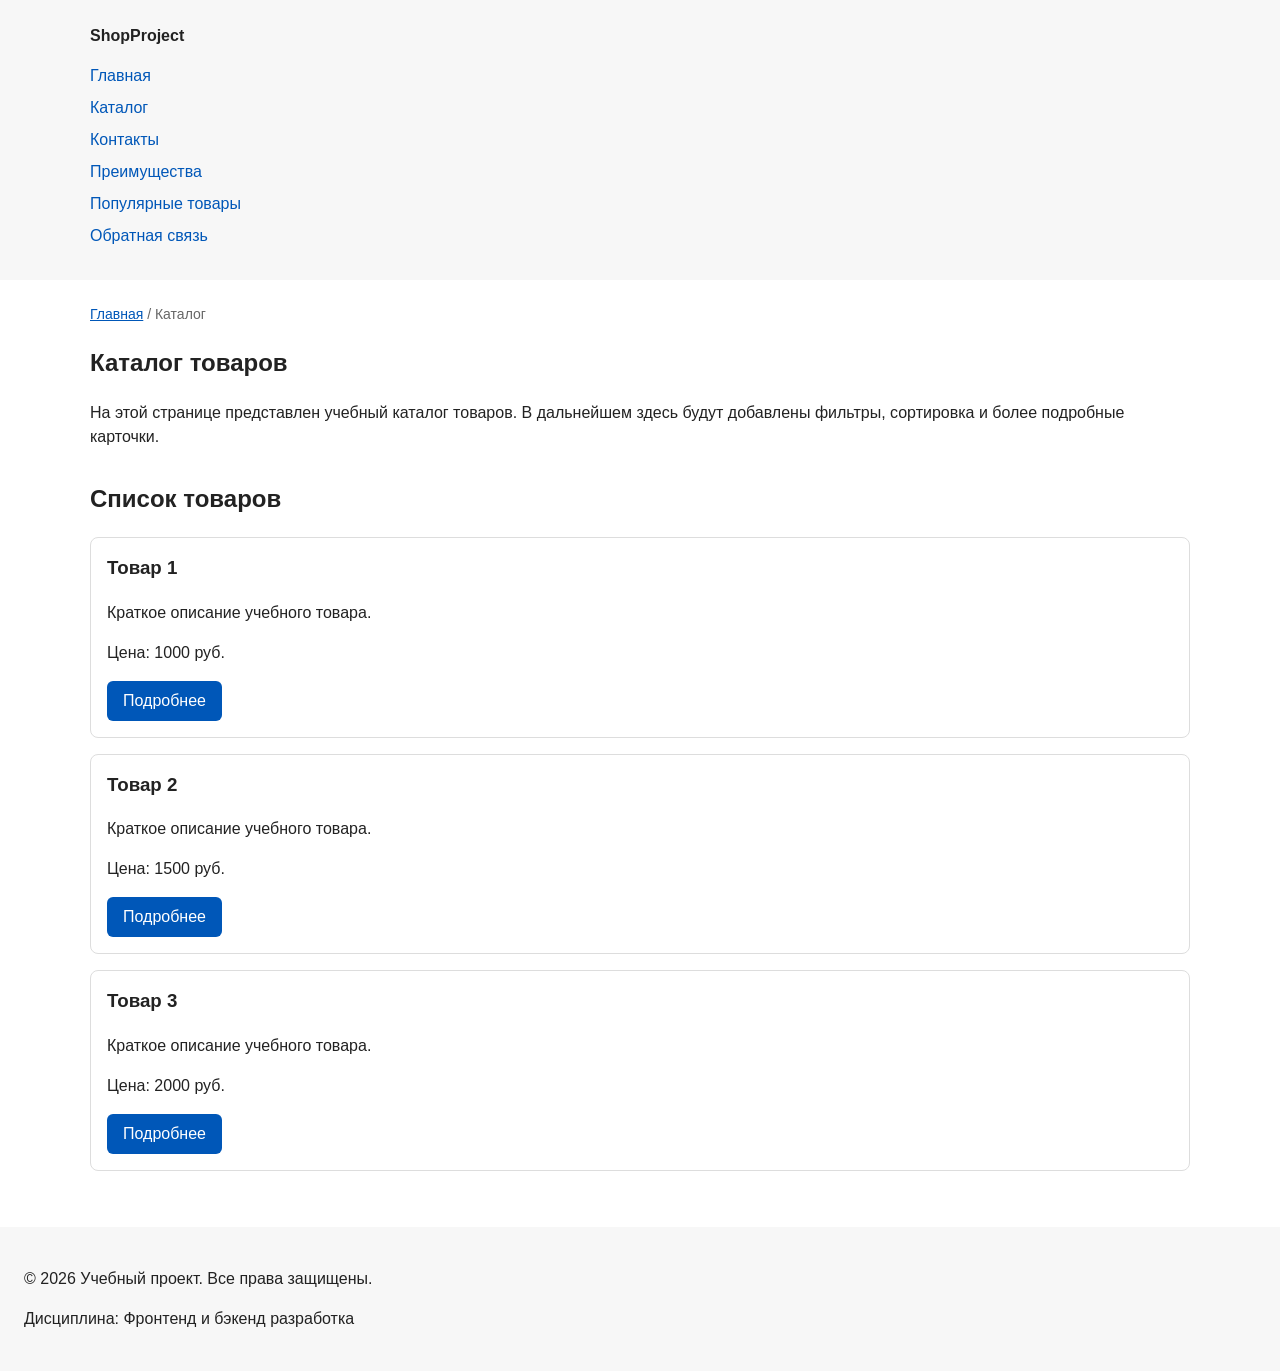
==== catalog.html @ f4ef5f24 "feat: add multi-page structure navigation and anchors" ====
<!DOCTYPE html>
<html lang="ru">
<head>
  <meta charset="UTF-8">
  <meta name="viewport" content="width=device-width, initial-scale=1.0">
  <title>Учебный интернет-магазин</title>
  <link rel="stylesheet" href="css/style.css">
  <script src="js/main.js" defer></script>

  <meta property="og:type" content="website">
  <meta property="og:title" content="Учебный интернет-магазин">
  <meta
    property="og:description"
    content="Учебный frontend-проект интернет-магазина."
  >
  <meta
    property="og:image"
    content="https://ashurvel-rgb.github.io/kr1-html-css-shop/images/preview.jpg"
  >
</head>
<body>
  <header>
    <div class="site-header">
      <a class="site-logo" href="index.html">ShopProject</a>

      <nav class="site-nav" aria-label="Основная навигация">
        <ul class="site-nav__list">
          <li><a href="index.html">Главная</a></li>
          <li><a href="catalog.html">Каталог</a></li>
          <li><a href="contacts.html">Контакты</a></li>
          <li><a href="index.html#advantages">Преимущества</a></li>
          <li><a href="index.html#popular">Популярные товары</a></li>
          <li><a href="index.html#contacts">Обратная связь</a></li>
        </ul>
      </nav>
    </div>
  </header>

  <main>
    <nav class="breadcrumbs" aria-label="Хлебные крошки">
      <a href="index.html">Главная</a>
      <span>Каталог</span>
    </nav>

    <section class="section">
      <h1>Каталог товаров</h1>
      <p>
        На этой странице представлен учебный каталог товаров.
        В дальнейшем здесь будут добавлены фильтры, сортировка и более
        подробные карточки.
      </p>
    </section>

    <section class="section">
      <h2>Список товаров</h2>

      <article class="product-card">
        <h3>Товар 1</h3>
        <p>Краткое описание учебного товара.</p>
        <p>Цена: 1000 руб.</p>
        <a class="button" href="index.html#popular">Подробнее</a>
      </article>

      <article class="product-card">
        <h3>Товар 2</h3>
        <p>Краткое описание учебного товара.</p>
        <p>Цена: 1500 руб.</p>
        <a class="button" href="index.html#popular">Подробнее</a>
      </article>

      <article class="product-card">
        <h3>Товар 3</h3>
        <p>Краткое описание учебного товара.</p>
        <p>Цена: 2000 руб.</p>
        <a class="button" href="index.html#popular">Подробнее</a>
      </article>
    </section>
  </main>

  <footer>
    <p>&copy; 2026 Учебный проект. Все права защищены.</p>
    <p>Дисциплина: Фронтенд и бэкенд разработка</p>
  </footer>
</body>
</html>
---- css/style.css ----
/* ===============================
   1. Переменные проекта
   =============================== */

:root {
  /* Основные цвета проекта */
  --color-bg: #ffffff;
  --color-text: #222222;
  --color-muted: #666666;
  --color-primary: #0057b8;
  --color-primary-dark: #003f86;
  --color-border: #dddddd;
  --color-surface: #f7f7f7;
  --color-surface-accent: #eef5ff;
  --color-danger: #b00020;
  --color-success: #168a2f;
  --color-success-bg: #eefaf0;
  --color-white: #ffffff;

  /* Отступы */
  --space-xs: 4px;
  --space-sm: 8px;
  --space-md: 16px;
  --space-lg: 24px;
  --space-xl: 32px;

  /* Скругления */
  --radius-sm: 6px;
  --radius-md: 8px;
  --radius-lg: 12px;

  /* Размеры */
  --container-width: 1100px;
}

/* ===============================
   2. Базовые стили
   =============================== */

* {
  box-sizing: border-box;
}

body {
  margin: 0;
  font-family: Arial, sans-serif;
  line-height: 1.5;
  color: var(--color-text);
  background-color: var(--color-bg);
}

header,
main,
footer {
  padding: var(--space-lg);
}

header,
footer {
  background-color: var(--color-surface);
}

/* ===============================
   3. Общие элементы интерфейса
   =============================== */

a {
  color: var(--color-primary);
}

a:hover {
  color: var(--color-primary-dark);
}

a:focus-visible {
  outline: 2px solid var(--color-primary);
  outline-offset: 3px;
}

.button,
.form-actions button {
  display: inline-block;
  padding: var(--space-sm) var(--space-md);
  color: var(--color-white);
  background-color: var(--color-primary);
  text-decoration: none;
  border: none;
  border-radius: var(--radius-sm);
  cursor: pointer;
}

.button:hover,
.form-actions button:hover {
  color: var(--color-white);
  background-color: var(--color-primary-dark);
}

.button:focus-visible,
.form-actions button:focus-visible {
  outline: 2px solid var(--color-primary);
  outline-offset: 3px;
}

.button:disabled,
.form-actions button:disabled {
  opacity: 0.6;
  cursor: not-allowed;
}

/* ===============================
   4. Компоненты страницы
   =============================== */

.site-header {
  max-width: var(--container-width);
  margin: 0 auto;
}

.site-logo {
  font-weight: bold;
  text-decoration: none;
  color: var(--color-text);
}

.site-nav__list {
  padding: 0;
  margin: var(--space-md) 0 0;
  list-style: none;
}

.site-nav__list li {
  margin-bottom: var(--space-sm);
}

.site-nav__list a {
  text-decoration: none;
}

.site-nav__list a:hover {
  text-decoration: underline;
}

.hero {
  max-width: var(--container-width);
  margin: 0 auto var(--space-xl);
  padding: var(--space-xl) var(--space-lg);
  background-color: var(--color-surface-accent);
  border-radius: var(--radius-lg);
}

.section {
  max-width: var(--container-width);
  margin: 0 auto var(--space-xl);
}

.section h2 {
  margin-top: 0;
}

.product-card {
  margin-bottom: var(--space-md);
  padding: var(--space-md);
  border: 1px solid var(--color-border);
  border-radius: var(--radius-md);
  background-color: var(--color-bg);
}

.product-card:hover {
  border-color: var(--color-primary);
}

.product-card h3 {
  margin-top: 0;
}

.aside-info {
  max-width: var(--container-width);
  margin: 0 auto var(--space-xl);
  padding: var(--space-md);
  border-left: 4px solid var(--color-primary);
  background-color: var(--color-surface);
}

/* ===============================
   5. Форма и модальное окно
   =============================== */

.order-dialog {
  width: min(100% - 32px, 560px);
  padding: var(--space-lg);
  border: none;
  border-radius: var(--radius-lg);
}

.order-dialog::backdrop {
  background-color: rgba(0, 0, 0, 0.5);
}

.form-field {
  margin-bottom: var(--space-md);
}

.form-field label {
  display: block;
  margin-bottom: var(--space-xs);
}

.form-field input,
.form-field select,
.form-field textarea {
  width: 100%;
  padding: 10px 12px;
  border: 1px solid var(--color-border);
  border-radius: var(--radius-sm);
  font: inherit;
}

.form-field input[type="checkbox"] {
  width: auto;
}

.form-field small {
  display: block;
  margin-top: var(--space-xs);
  color: var(--color-muted);
}

.form-field input:hover,
.form-field select:hover,
.form-field textarea:hover {
  border-color: var(--color-primary);
}

.form-field input:focus-visible,
.form-field select:focus-visible,
.form-field textarea:focus-visible {
  outline: 2px solid var(--color-primary);
  outline-offset: 3px;
}

.form-field [aria-invalid="true"] {
  border-color: var(--color-danger);
}

.form-actions {
  display: flex;
  gap: var(--space-md);
  margin-top: var(--space-lg);
}

.success-message {
  max-width: var(--container-width);
  margin: var(--space-lg) auto;
  padding: var(--space-md);
  border-left: 4px solid var(--color-success);
  background-color: var(--color-success-bg);
}
.breadcrumbs {
  max-width: var(--container-width);
  margin: 0 auto var(--space-md);
  font-size: 14px;
  color: var(--color-muted);
}

.breadcrumbs a {
  color: var(--color-primary);
}

.breadcrumbs span::before {
  content: " / ";
  color: var(--color-muted);
}
html {
  scroll-behavior: smooth;
}
:target {
  outline: 2px dashed var(--color-primary);
  outline-offset: 4px;
}
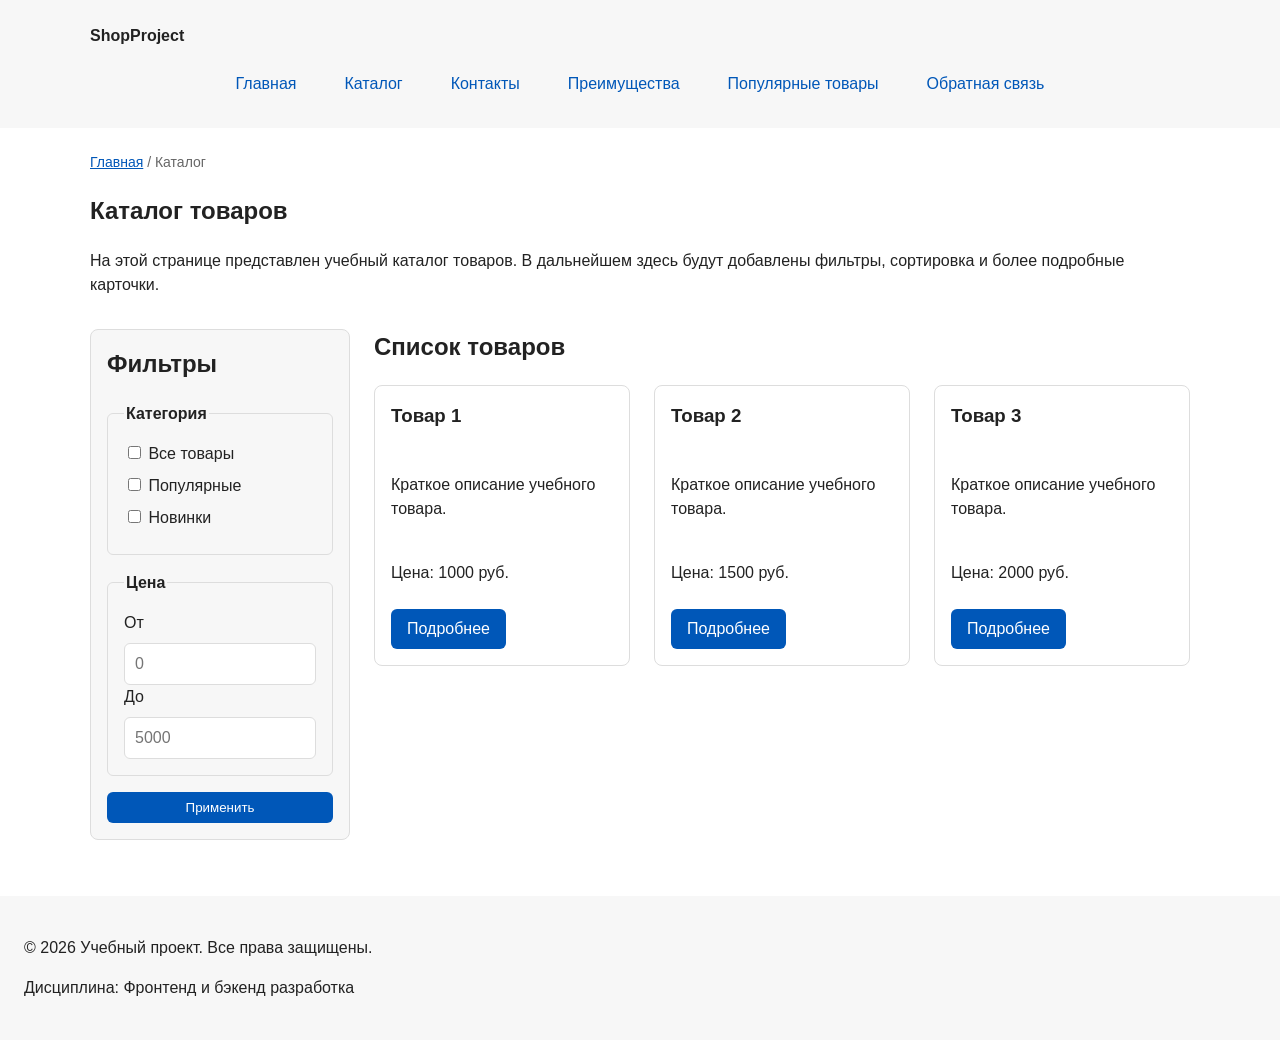
==== commit 54f75729: "feat: add flex navigation and grid catalog layout" ====
--- a/catalog.html
+++ b/catalog.html
@@ -51,29 +51,68 @@
       </p>
     </section>
 
-    <section class="section">
-      <h2>Список товаров</h2>
+    <section class="catalog-layout">
+      <aside class="catalog-filters">
+        <h2>Фильтры</h2>
 
-      <article class="product-card">
-        <h3>Товар 1</h3>
-        <p>Краткое описание учебного товара.</p>
-        <p>Цена: 1000 руб.</p>
-        <a class="button" href="index.html#popular">Подробнее</a>
-      </article>
+        <form class="filters-form" action="#" method="get">
+          <fieldset>
+            <legend>Категория</legend>
 
-      <article class="product-card">
-        <h3>Товар 2</h3>
-        <p>Краткое описание учебного товара.</p>
-        <p>Цена: 1500 руб.</p>
-        <a class="button" href="index.html#popular">Подробнее</a>
-      </article>
+            <label>
+              <input type="checkbox" name="category" value="all">
+              Все товары
+            </label>
+            <label>
+              <input type="checkbox" name="category" value="popular">
+              Популярные
+            </label>
+            <label>
+              <input type="checkbox" name="category" value="new">
+              Новинки
+            </label>
+          </fieldset>
 
-      <article class="product-card">
-        <h3>Товар 3</h3>
-        <p>Краткое описание учебного товара.</p>
-        <p>Цена: 2000 руб.</p>
-        <a class="button" href="index.html#popular">Подробнее</a>
-      </article>
+          <fieldset>
+            <legend>Цена</legend>
+
+            <label for="price-from">От</label>
+            <input id="price-from" name="price-from" type="number" min="0" placeholder="0">
+
+            <label for="price-to">До</label>
+            <input id="price-to" name="price-to" type="number" min="0" placeholder="5000">
+          </fieldset>
+
+          <button class="button" type="submit">Применить</button>
+        </form>
+      </aside>
+
+      <section class="catalog-products">
+        <h2>Список товаров</h2>
+
+        <div class="products-grid">
+          <article class="product-card">
+            <h3>Товар 1</h3>
+            <p>Краткое описание учебного товара.</p>
+            <p>Цена: 1000 руб.</p>
+            <a class="button" href="index.html#popular">Подробнее</a>
+          </article>
+
+          <article class="product-card">
+            <h3>Товар 2</h3>
+            <p>Краткое описание учебного товара.</p>
+            <p>Цена: 1500 руб.</p>
+            <a class="button" href="index.html#popular">Подробнее</a>
+          </article>
+
+          <article class="product-card">
+            <h3>Товар 3</h3>
+            <p>Краткое описание учебного товара.</p>
+            <p>Цена: 2000 руб.</p>
+            <a class="button" href="index.html#popular">Подробнее</a>
+          </article>
+        </div>
+      </section>
     </section>
   </main>
 
--- a/css/style.css
+++ b/css/style.css
@@ -123,21 +123,27 @@
 }
 
 .site-nav__list {
+  display: flex;
+  flex-wrap: wrap;
+  justify-content: center;
+  align-items: center;
+  gap: var(--space-md);
   padding: 0;
   margin: var(--space-md) 0 0;
   list-style: none;
 }
 
-.site-nav__list li {
-  margin-bottom: var(--space-sm);
-}
-
 .site-nav__list a {
+  display: inline-block;
+  padding: var(--space-sm) var(--space-md);
+  color: var(--color-primary);
   text-decoration: none;
+  border-radius: var(--radius-sm);
 }
 
 .site-nav__list a:hover {
-  text-decoration: underline;
+  color: var(--color-white);
+  background-color: var(--color-primary);
 }
 
 .hero {
@@ -157,14 +163,28 @@
   margin-top: 0;
 }
 
+.products-grid {
+  display: grid;
+  grid-template-columns: repeat(3, 1fr);
+  gap: var(--space-lg);
+}
+
 .product-card {
-  margin-bottom: var(--space-md);
+  display: flex;
+  flex-direction: column;
+  gap: var(--space-sm);
+  margin-bottom: 0;
   padding: var(--space-md);
   border: 1px solid var(--color-border);
   border-radius: var(--radius-md);
   background-color: var(--color-bg);
 }
 
+.product-card .button {
+  margin-top: auto;
+  align-self: flex-start;
+}
+
 .product-card:hover {
   border-color: var(--color-primary);
 }
@@ -179,6 +199,61 @@
   padding: var(--space-md);
   border-left: 4px solid var(--color-primary);
   background-color: var(--color-surface);
+}
+
+.catalog-layout {
+  max-width: var(--container-width);
+  margin: 0 auto var(--space-xl);
+  display: grid;
+  grid-template-columns: 260px 1fr;
+  grid-template-areas: "filters products";
+  gap: var(--space-lg);
+}
+
+.catalog-filters {
+  grid-area: filters;
+  padding: var(--space-md);
+  border: 1px solid var(--color-border);
+  border-radius: var(--radius-md);
+  background-color: var(--color-surface);
+}
+
+.catalog-filters h2,
+.catalog-products h2 {
+  margin-top: 0;
+}
+
+.catalog-products {
+  grid-area: products;
+}
+
+.filters-form {
+  display: grid;
+  gap: var(--space-md);
+}
+
+.filters-form fieldset {
+  margin: 0;
+  padding: var(--space-md);
+  border: 1px solid var(--color-border);
+  border-radius: var(--radius-sm);
+}
+
+.filters-form legend {
+  font-weight: 700;
+}
+
+.filters-form label {
+  display: block;
+  margin-bottom: var(--space-sm);
+}
+
+.filters-form input[type="number"] {
+  width: 100%;
+  padding: 8px 10px;
+  border: 1px solid var(--color-border);
+  border-radius: var(--radius-sm);
+  font: inherit;
 }
 
 /* ===============================
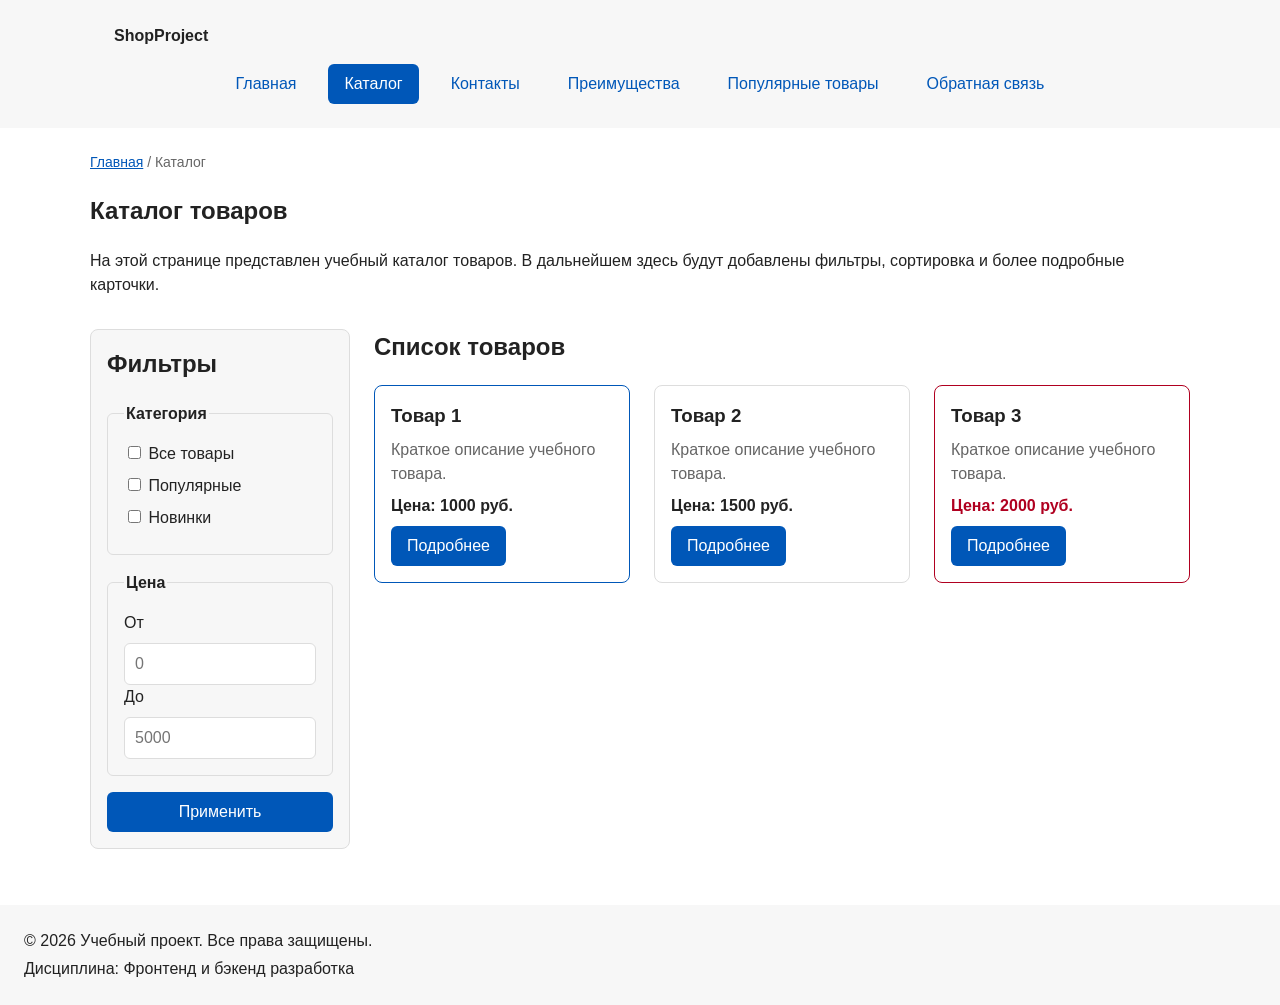
==== commit 45bb1fac: "refactor: apply BEM naming to CSS classes" ====
--- a/catalog.html
+++ b/catalog.html
@@ -19,18 +19,18 @@
   >
 </head>
 <body>
-  <header>
-    <div class="site-header">
-      <a class="site-logo" href="index.html">ShopProject</a>
+  <header class="site-header">
+    <div class="site-header__inner">
+      <a class="site-header__logo" href="index.html">ShopProject</a>
 
       <nav class="site-nav" aria-label="Основная навигация">
         <ul class="site-nav__list">
-          <li><a href="index.html">Главная</a></li>
-          <li><a href="catalog.html">Каталог</a></li>
-          <li><a href="contacts.html">Контакты</a></li>
-          <li><a href="index.html#advantages">Преимущества</a></li>
-          <li><a href="index.html#popular">Популярные товары</a></li>
-          <li><a href="index.html#contacts">Обратная связь</a></li>
+          <li class="site-nav__item"><a class="site-nav__link" href="index.html">Главная</a></li>
+          <li class="site-nav__item"><a class="site-nav__link site-nav__link--active" href="catalog.html">Каталог</a></li>
+          <li class="site-nav__item"><a class="site-nav__link" href="contacts.html">Контакты</a></li>
+          <li class="site-nav__item"><a class="site-nav__link" href="index.html#advantages">Преимущества</a></li>
+          <li class="site-nav__item"><a class="site-nav__link" href="index.html#popular">Популярные товары</a></li>
+          <li class="site-nav__item"><a class="site-nav__link" href="index.html#contacts">Обратная связь</a></li>
         </ul>
       </nav>
     </div>
@@ -38,8 +38,8 @@
 
   <main>
     <nav class="breadcrumbs" aria-label="Хлебные крошки">
-      <a href="index.html">Главная</a>
-      <span>Каталог</span>
+      <a class="breadcrumbs__link" href="index.html">Главная</a>
+      <span class="breadcrumbs__current">Каталог</span>
     </nav>
 
     <section class="section">
@@ -53,72 +53,72 @@
 
     <section class="catalog-layout">
       <aside class="catalog-filters">
-        <h2>Фильтры</h2>
+        <h2 class="catalog-filters__title">Фильтры</h2>
 
         <form class="filters-form" action="#" method="get">
-          <fieldset>
-            <legend>Категория</legend>
+          <fieldset class="filters-form__group">
+            <legend class="filters-form__legend">Категория</legend>
 
-            <label>
-              <input type="checkbox" name="category" value="all">
+            <label class="filters-form__label">
+              <input class="filters-form__input" type="checkbox" name="category" value="all">
               Все товары
             </label>
-            <label>
-              <input type="checkbox" name="category" value="popular">
+            <label class="filters-form__label">
+              <input class="filters-form__input" type="checkbox" name="category" value="popular">
               Популярные
             </label>
-            <label>
-              <input type="checkbox" name="category" value="new">
+            <label class="filters-form__label">
+              <input class="filters-form__input" type="checkbox" name="category" value="new">
               Новинки
             </label>
           </fieldset>
 
-          <fieldset>
-            <legend>Цена</legend>
+          <fieldset class="filters-form__group">
+            <legend class="filters-form__legend">Цена</legend>
 
-            <label for="price-from">От</label>
-            <input id="price-from" name="price-from" type="number" min="0" placeholder="0">
+            <label class="filters-form__label" for="price-from">От</label>
+            <input class="filters-form__input filters-form__input--number" id="price-from" name="price-from" type="number" min="0" placeholder="0">
 
-            <label for="price-to">До</label>
-            <input id="price-to" name="price-to" type="number" min="0" placeholder="5000">
+            <label class="filters-form__label" for="price-to">До</label>
+            <input class="filters-form__input filters-form__input--number" id="price-to" name="price-to" type="number" min="0" placeholder="5000">
           </fieldset>
 
-          <button class="button" type="submit">Применить</button>
+          <button class="button button--primary" type="submit">Применить</button>
         </form>
       </aside>
 
       <section class="catalog-products">
-        <h2>Список товаров</h2>
+        <h2 class="catalog-products__title">Список товаров</h2>
 
         <div class="products-grid">
-          <article class="product-card">
-            <h3>Товар 1</h3>
-            <p>Краткое описание учебного товара.</p>
-            <p>Цена: 1000 руб.</p>
-            <a class="button" href="index.html#popular">Подробнее</a>
+          <article class="product-card product-card--featured">
+            <h3 class="product-card__title">Товар 1</h3>
+            <p class="product-card__description">Краткое описание учебного товара.</p>
+            <p class="product-card__price">Цена: 1000 руб.</p>
+            <a class="button button--primary product-card__button" href="index.html#popular">Подробнее</a>
           </article>
 
           <article class="product-card">
-            <h3>Товар 2</h3>
-            <p>Краткое описание учебного товара.</p>
-            <p>Цена: 1500 руб.</p>
-            <a class="button" href="index.html#popular">Подробнее</a>
+            <h3 class="product-card__title">Товар 2</h3>
+            <p class="product-card__description">Краткое описание учебного товара.</p>
+            <p class="product-card__price">Цена: 1500 руб.</p>
+            <a class="button button--primary product-card__button" href="index.html#popular">Подробнее</a>
           </article>
 
-          <article class="product-card">
-            <h3>Товар 3</h3>
-            <p>Краткое описание учебного товара.</p>
-            <p>Цена: 2000 руб.</p>
-            <a class="button" href="index.html#popular">Подробнее</a>
+          <article class="product-card product-card--discount">
+            <h3 class="product-card__title">Товар 3</h3>
+            <p class="product-card__description">Краткое описание учебного товара.</p>
+            <p class="product-card__price">Цена: 2000 руб.</p>
+            <a class="button button--primary product-card__button" href="index.html#popular">Подробнее</a>
           </article>
         </div>
       </section>
     </section>
   </main>
 
-  <footer>
-    <p>&copy; 2026 Учебный проект. Все права защищены.</p>
-    <p>Дисциплина: Фронтенд и бэкенд разработка</p>
+  <footer class="site-footer">
+    <p class="site-footer__text">&copy; 2026 Учебный проект. Все права защищены.</p>
+    <p class="site-footer__text">Дисциплина: Фронтенд и бэкенд разработка</p>
   </footer>
 </body>
 </html>
--- a/css/style.css
+++ b/css/style.css
@@ -49,15 +49,8 @@
   background-color: var(--color-bg);
 }
 
-header,
-main,
-footer {
+main {
   padding: var(--space-lg);
-}
-
-header,
-footer {
-  background-color: var(--color-surface);
 }
 
 /* ===============================
@@ -77,32 +70,44 @@
   outline-offset: 3px;
 }
 
-.button,
-.form-actions button {
+.button {
   display: inline-block;
   padding: var(--space-sm) var(--space-md);
+  border: none;
+  border-radius: var(--radius-sm);
+  font: inherit;
+  text-decoration: none;
+  cursor: pointer;
+}
+
+.button--primary {
   color: var(--color-white);
   background-color: var(--color-primary);
-  text-decoration: none;
-  border: none;
-  border-radius: var(--radius-sm);
-  cursor: pointer;
-}
-
-.button:hover,
-.form-actions button:hover {
+}
+
+.button--primary:hover {
   color: var(--color-white);
   background-color: var(--color-primary-dark);
 }
 
-.button:focus-visible,
-.form-actions button:focus-visible {
+.button--secondary {
+  color: var(--color-primary);
+  background-color: transparent;
+  border: 1px solid var(--color-primary);
+}
+
+.button--secondary:hover {
+  color: var(--color-white);
+  background-color: var(--color-primary);
+}
+
+.button:focus-visible {
   outline: 2px solid var(--color-primary);
   outline-offset: 3px;
 }
 
 .button:disabled,
-.form-actions button:disabled {
+.button--disabled {
   opacity: 0.6;
   cursor: not-allowed;
 }
@@ -112,12 +117,17 @@
    =============================== */
 
 .site-header {
+  background-color: var(--color-surface);
+}
+
+.site-header__inner {
   max-width: var(--container-width);
   margin: 0 auto;
-}
-
-.site-logo {
-  font-weight: bold;
+  padding: var(--space-lg);
+}
+
+.site-header__logo {
+  font-weight: 700;
   text-decoration: none;
   color: var(--color-text);
 }
@@ -133,7 +143,7 @@
   list-style: none;
 }
 
-.site-nav__list a {
+.site-nav__link {
   display: inline-block;
   padding: var(--space-sm) var(--space-md);
   color: var(--color-primary);
@@ -141,7 +151,17 @@
   border-radius: var(--radius-sm);
 }
 
-.site-nav__list a:hover {
+.site-nav__link:hover {
+  color: var(--color-white);
+  background-color: var(--color-primary);
+}
+
+.site-nav__link:focus-visible {
+  outline: 2px solid var(--color-primary);
+  outline-offset: 3px;
+}
+
+.site-nav__link--active {
   color: var(--color-white);
   background-color: var(--color-primary);
 }
@@ -180,17 +200,40 @@
   background-color: var(--color-bg);
 }
 
-.product-card .button {
+.product-card:hover {
+  border-color: var(--color-primary);
+}
+
+.product-card--featured {
+  border-color: var(--color-primary);
+}
+
+.product-card--discount {
+  border-color: var(--color-danger);
+}
+
+.product-card__title {
+  margin: 0;
+  color: var(--color-text);
+}
+
+.product-card__description {
+  margin: 0;
+  color: var(--color-muted);
+}
+
+.product-card__price {
+  margin: 0;
+  font-weight: 700;
+}
+
+.product-card--discount .product-card__price {
+  color: var(--color-danger);
+}
+
+.product-card__button {
   margin-top: auto;
   align-self: flex-start;
-}
-
-.product-card:hover {
-  border-color: var(--color-primary);
-}
-
-.product-card h3 {
-  margin-top: 0;
 }
 
 .aside-info {
@@ -218,8 +261,8 @@
   background-color: var(--color-surface);
 }
 
-.catalog-filters h2,
-.catalog-products h2 {
+.catalog-filters__title,
+.catalog-products__title {
   margin-top: 0;
 }
 
@@ -232,23 +275,23 @@
   gap: var(--space-md);
 }
 
-.filters-form fieldset {
+.filters-form__group {
   margin: 0;
   padding: var(--space-md);
   border: 1px solid var(--color-border);
   border-radius: var(--radius-sm);
 }
 
-.filters-form legend {
+.filters-form__legend {
   font-weight: 700;
 }
 
-.filters-form label {
+.filters-form__label {
   display: block;
   margin-bottom: var(--space-sm);
 }
 
-.filters-form input[type="number"] {
+.filters-form__input--number {
   width: 100%;
   padding: 8px 10px;
   border: 1px solid var(--color-border);
@@ -271,18 +314,22 @@
   background-color: rgba(0, 0, 0, 0.5);
 }
 
-.form-field {
+.order-dialog__title {
+  margin-top: 0;
+}
+
+.order-form__field {
   margin-bottom: var(--space-md);
 }
 
-.form-field label {
+.order-form__label {
   display: block;
   margin-bottom: var(--space-xs);
 }
 
-.form-field input,
-.form-field select,
-.form-field textarea {
+.order-form__input,
+.order-form__select,
+.order-form__textarea {
   width: 100%;
   padding: 10px 12px;
   border: 1px solid var(--color-border);
@@ -290,34 +337,34 @@
   font: inherit;
 }
 
-.form-field input[type="checkbox"] {
+.order-form__input--checkbox {
   width: auto;
 }
 
-.form-field small {
+.order-form__hint {
   display: block;
   margin-top: var(--space-xs);
   color: var(--color-muted);
 }
 
-.form-field input:hover,
-.form-field select:hover,
-.form-field textarea:hover {
+.order-form__input:hover,
+.order-form__select:hover,
+.order-form__textarea:hover {
   border-color: var(--color-primary);
 }
 
-.form-field input:focus-visible,
-.form-field select:focus-visible,
-.form-field textarea:focus-visible {
+.order-form__input:focus-visible,
+.order-form__select:focus-visible,
+.order-form__textarea:focus-visible {
   outline: 2px solid var(--color-primary);
   outline-offset: 3px;
 }
 
-.form-field [aria-invalid="true"] {
+.order-form [aria-invalid="true"] {
   border-color: var(--color-danger);
 }
 
-.form-actions {
+.order-form__actions {
   display: flex;
   gap: var(--space-md);
   margin-top: var(--space-lg);
@@ -337,13 +384,26 @@
   color: var(--color-muted);
 }
 
-.breadcrumbs a {
+.breadcrumbs__link {
   color: var(--color-primary);
 }
 
-.breadcrumbs span::before {
+.breadcrumbs__current::before {
   content: " / ";
   color: var(--color-muted);
+}
+
+.site-footer {
+  padding: var(--space-lg);
+  background-color: var(--color-surface);
+}
+
+.site-footer__text {
+  margin: 0;
+}
+
+.site-footer__text + .site-footer__text {
+  margin-top: var(--space-xs);
 }
 html {
   scroll-behavior: smooth;
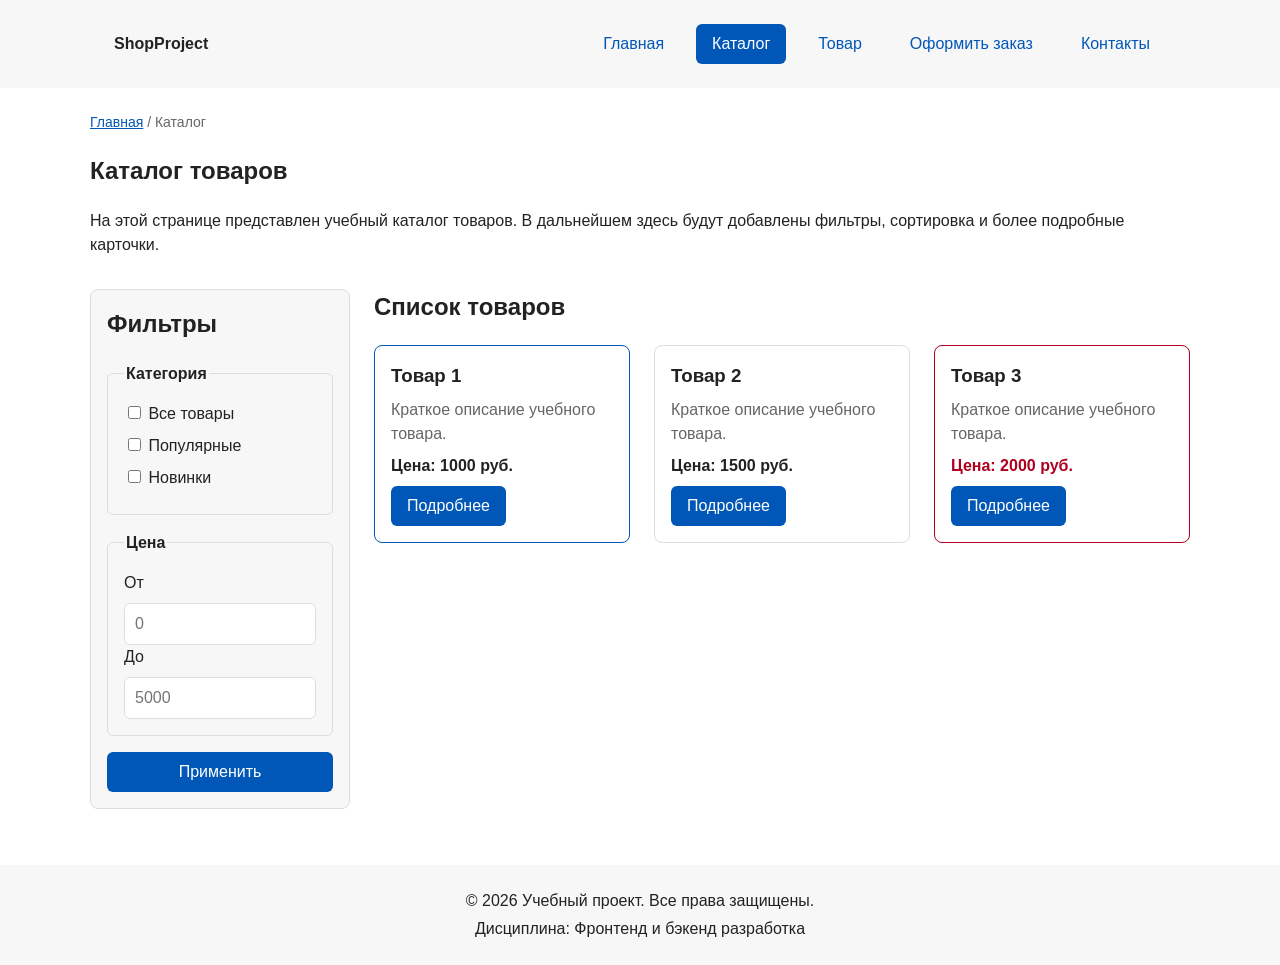
==== commit b26dfe7c: "fix: prepare HTML CSS project for submission" ====
--- a/catalog.html
+++ b/catalog.html
@@ -27,10 +27,9 @@
         <ul class="site-nav__list">
           <li class="site-nav__item"><a class="site-nav__link" href="index.html">Главная</a></li>
           <li class="site-nav__item"><a class="site-nav__link site-nav__link--active" href="catalog.html">Каталог</a></li>
+          <li class="site-nav__item"><a class="site-nav__link" href="product.html">Товар</a></li>
+          <li class="site-nav__item"><a class="site-nav__link" href="order.html">Оформить заказ</a></li>
           <li class="site-nav__item"><a class="site-nav__link" href="contacts.html">Контакты</a></li>
-          <li class="site-nav__item"><a class="site-nav__link" href="index.html#advantages">Преимущества</a></li>
-          <li class="site-nav__item"><a class="site-nav__link" href="index.html#popular">Популярные товары</a></li>
-          <li class="site-nav__item"><a class="site-nav__link" href="index.html#contacts">Обратная связь</a></li>
         </ul>
       </nav>
     </div>
@@ -95,21 +94,21 @@
             <h3 class="product-card__title">Товар 1</h3>
             <p class="product-card__description">Краткое описание учебного товара.</p>
             <p class="product-card__price">Цена: 1000 руб.</p>
-            <a class="button button--primary product-card__button" href="index.html#popular">Подробнее</a>
+            <a class="button button--primary product-card__button" href="product.html">Подробнее</a>
           </article>
 
           <article class="product-card">
             <h3 class="product-card__title">Товар 2</h3>
             <p class="product-card__description">Краткое описание учебного товара.</p>
             <p class="product-card__price">Цена: 1500 руб.</p>
-            <a class="button button--primary product-card__button" href="index.html#popular">Подробнее</a>
+            <a class="button button--primary product-card__button" href="product.html">Подробнее</a>
           </article>
 
           <article class="product-card product-card--discount">
             <h3 class="product-card__title">Товар 3</h3>
             <p class="product-card__description">Краткое описание учебного товара.</p>
             <p class="product-card__price">Цена: 2000 руб.</p>
-            <a class="button button--primary product-card__button" href="index.html#popular">Подробнее</a>
+            <a class="button button--primary product-card__button" href="product.html">Подробнее</a>
           </article>
         </div>
       </section>
--- a/css/style.css
+++ b/css/style.css
@@ -50,6 +50,7 @@
 }
 
 main {
+  min-height: 60vh;
   padding: var(--space-lg);
 }
 
@@ -121,6 +122,10 @@
 }
 
 .site-header__inner {
+  display: flex;
+  align-items: center;
+  justify-content: space-between;
+  gap: var(--space-lg);
   max-width: var(--container-width);
   margin: 0 auto;
   padding: var(--space-lg);
@@ -139,7 +144,7 @@
   align-items: center;
   gap: var(--space-md);
   padding: 0;
-  margin: var(--space-md) 0 0;
+  margin: 0;
   list-style: none;
 }
 
@@ -377,6 +382,97 @@
   border-left: 4px solid var(--color-success);
   background-color: var(--color-success-bg);
 }
+
+.order-form--standalone {
+  padding: var(--space-lg);
+  border: 1px solid var(--color-border);
+  border-radius: var(--radius-lg);
+  background-color: var(--color-bg);
+}
+
+.order-page {
+  display: grid;
+  grid-template-columns: minmax(220px, 0.7fr) minmax(320px, 1.3fr);
+  gap: var(--space-xl);
+  max-width: var(--container-width);
+  margin: 0 auto var(--space-xl);
+  align-items: start;
+}
+
+.order-page__eyebrow,
+.product-detail__badge {
+  margin: 0 0 var(--space-sm);
+  color: var(--color-primary);
+  font-weight: 700;
+  text-transform: uppercase;
+  letter-spacing: 0.04em;
+}
+
+.product-detail {
+  display: grid;
+  grid-template-columns: minmax(240px, 0.8fr) minmax(320px, 1.2fr);
+  gap: var(--space-xl);
+  max-width: var(--container-width);
+  margin: 0 auto var(--space-xl);
+  padding: var(--space-xl);
+  border-radius: var(--radius-lg);
+  background-color: var(--color-surface-accent);
+}
+
+.product-detail__media {
+  display: grid;
+  min-height: 280px;
+  place-items: center;
+  border: 1px solid var(--color-border);
+  border-radius: var(--radius-lg);
+  background-color: var(--color-white);
+  font-size: 96px;
+}
+
+.product-detail__title {
+  margin: 0 0 var(--space-md);
+}
+
+.product-detail__description {
+  color: var(--color-muted);
+}
+
+.product-detail__price {
+  font-size: 1.5rem;
+  font-weight: 700;
+}
+
+.table-wrapper {
+  overflow-x: auto;
+}
+
+.product-table {
+  width: 100%;
+  border-collapse: collapse;
+  background-color: var(--color-bg);
+}
+
+.product-table__caption {
+  margin-bottom: var(--space-sm);
+  text-align: left;
+  font-weight: 700;
+}
+
+.product-table th,
+.product-table td {
+  padding: 12px;
+  border: 1px solid var(--color-border);
+  text-align: left;
+}
+
+.product-table__head {
+  color: var(--color-white);
+  background-color: var(--color-primary);
+}
+
+.product-table__body tr:nth-child(even) {
+  background-color: var(--color-surface);
+}
 .breadcrumbs {
   max-width: var(--container-width);
   margin: 0 auto var(--space-md);
@@ -396,6 +492,7 @@
 .site-footer {
   padding: var(--space-lg);
   background-color: var(--color-surface);
+  text-align: center;
 }
 
 .site-footer__text {
@@ -412,3 +509,50 @@
   outline: 2px dashed var(--color-primary);
   outline-offset: 4px;
 }
+
+@media (max-width: 820px) {
+  .site-header__inner {
+    flex-direction: column;
+    align-items: flex-start;
+  }
+
+  .site-nav__list {
+    justify-content: flex-start;
+  }
+
+  .products-grid,
+  .catalog-layout,
+  .order-page,
+  .product-detail {
+    grid-template-columns: 1fr;
+  }
+
+  .catalog-layout {
+    grid-template-areas:
+      "filters"
+      "products";
+  }
+}
+
+@media (max-width: 520px) {
+  main,
+  .site-header__inner,
+  .site-footer,
+  .hero,
+  .product-detail,
+  .order-form--standalone {
+    padding: var(--space-md);
+  }
+
+  .site-nav__list,
+  .order-form__actions {
+    flex-direction: column;
+    align-items: stretch;
+  }
+
+  .site-nav__link,
+  .button {
+    width: 100%;
+    text-align: center;
+  }
+}
